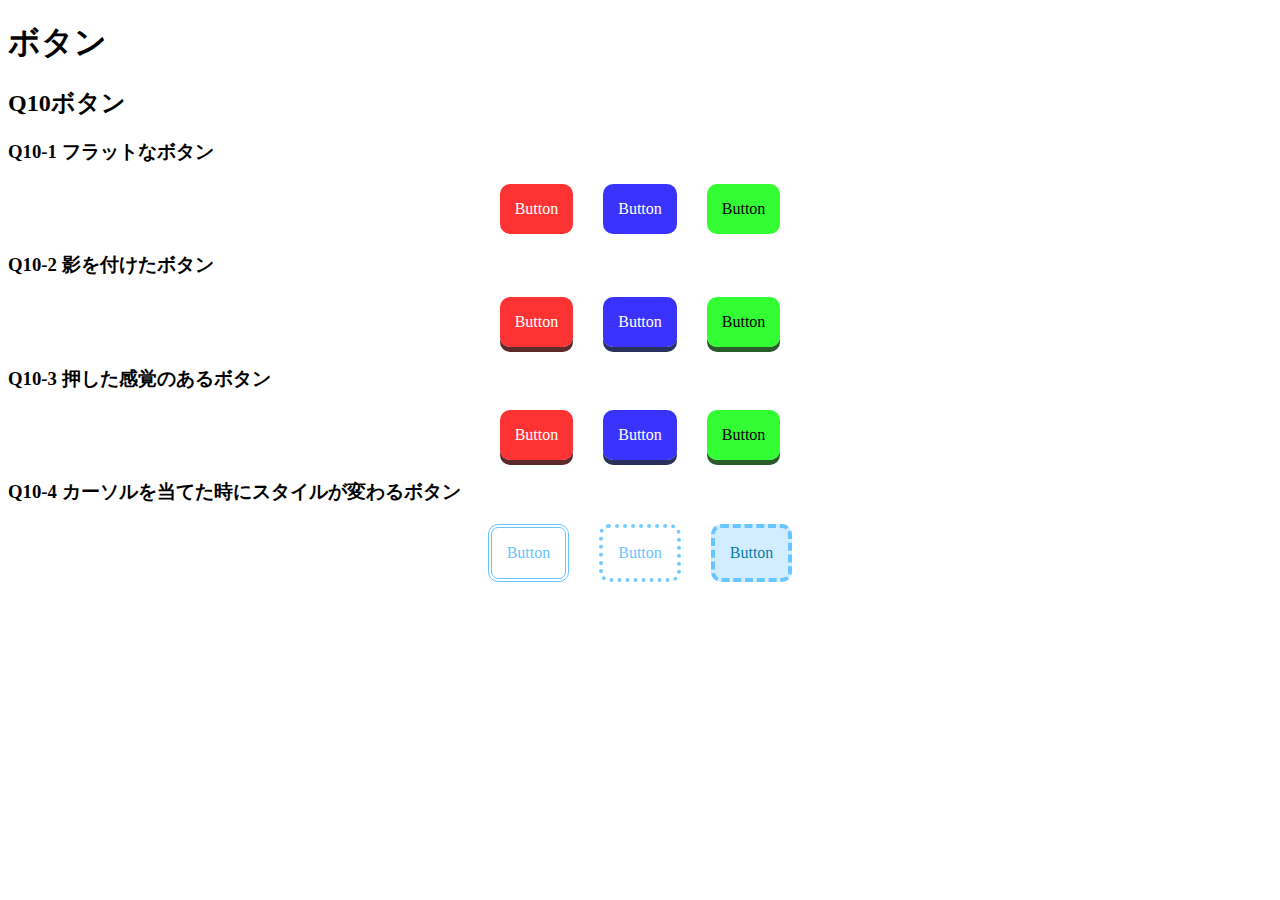
==== q10/q10/index.html @ 99826c41 "Merge 627166b5dcdb6c2c12edefa5bfa39d799787fa57 into eea83866f950c1d571285005ed880509cd9852b8" ====
<!DOCTYPE html>
<html lang="ja">

<head>
  <meta charset="UTF-8">
  <meta name="viewport" content="width=device-width, initial-scale=1.0">
  <link rel="stylesheet" href="./css/reset.css">
  <link rel="stylesheet" href="./css/base.css">
  <link rel="stylesheet" href="./css/style.css">
  <title>LayoutParts-Q3</title>
</head>

<body>
  <h1 class="title">ボタン</h1>
  <h2 class="sub--title">Q10ボタン</h2>
  <div class="wrapper">
    <h3 class="question--title">Q10-1 フラットなボタン</h3>
    <!-- Q10-1ここから -->
    <div class="buttonsample">
      <div class="red button">Button</div>
      <div class="blue button">Button</div>
      <div class="green button">Button</div>
    </div>
    <!-- Q10-1ここまで -->
    <h3 class="question--title">Q10-2 影を付けたボタン</h3>
    <!-- Q10-2ここから -->
    <div class="buttonsample">
      <div class="red button shadowr">Button</div>
      <div class="blue button shadowb">Button</div>
      <div class="green button shadowg">Button</div>
  </div>
    <!-- Q10-2ここまで -->
    <h3 class="question--title">Q10-3 押した感覚のあるボタン</h3>
    <!-- Q10-3ここから -->
    <div class="buttonsample">
      <div class="red button shadowr press">Button</div>
      <div class="blue button shadowb press">Button</div>
      <div class="green button shadowg press">Button</div>
  </div>
    <!-- Q10-3ここまで -->
    <h3 class="question--title">Q10-4 カーソルを当てた時にスタイルが変わるボタン</h3>
    <!-- Q10-4ここから -->
    <div class="buttonsample">
      <div class="line button">Button</div>
      <div class="dots button">Button</div>
      <div class="skeleton button">Button</div>
  </div>
    <!-- Q10-4ここまで -->
  </div>
</body>

</html>
---- q10/q10/css/style.css ----
@charset "UTF-8";

.buttonsample {
    display: flex;
    justify-content: center;
}

.button {
    display: inline-block;
    text-align: center;
    line-height: 50px;
    padding: 0px 15px;
    margin: 0px 15px;
    border-radius: 10px;
    cursor: pointer;
}

.red {
    background: #fd0f0fd9;
    color: #fff;
}

.blue {
    background: #170ffdd9;
    color: #fff;
}

.green {
    background: #0ffd0fd9;
    color: #000;
}

.shadowr {
    box-shadow:0 5px 0 rgba(63, 5, 5, 0.851);
}

.shadowb {
    box-shadow:0 5px 0 rgba(5, 13, 63, 0.851);
}

.shadowg {
    box-shadow:0 5px 0 rgba(5, 63, 5, 0.851);
}

.press:active {
    box-shadow: none;
    transform: translateY(5px);
}

.line {
    color: #67c5ff;
    border: double 4px #67c5ff;
    transition: 0.5s;
}

.line:hover {
    background: #fffbef;
}

.dots {
    color: #67c5ff;
    border: 4px dotted #75caff;
}

.dots:hover {
    color: #67c5ff;
    border: 4px dashed #75caff;
}

.skeleton {
    color: #0079a5f8;
    background: #d0edfff8;
    border: 4px dashed #67c5ff;
    transition: 0.5s;
}

.skeleton:hover {
    color: #67c5ff;
    background: #ffffff;
}
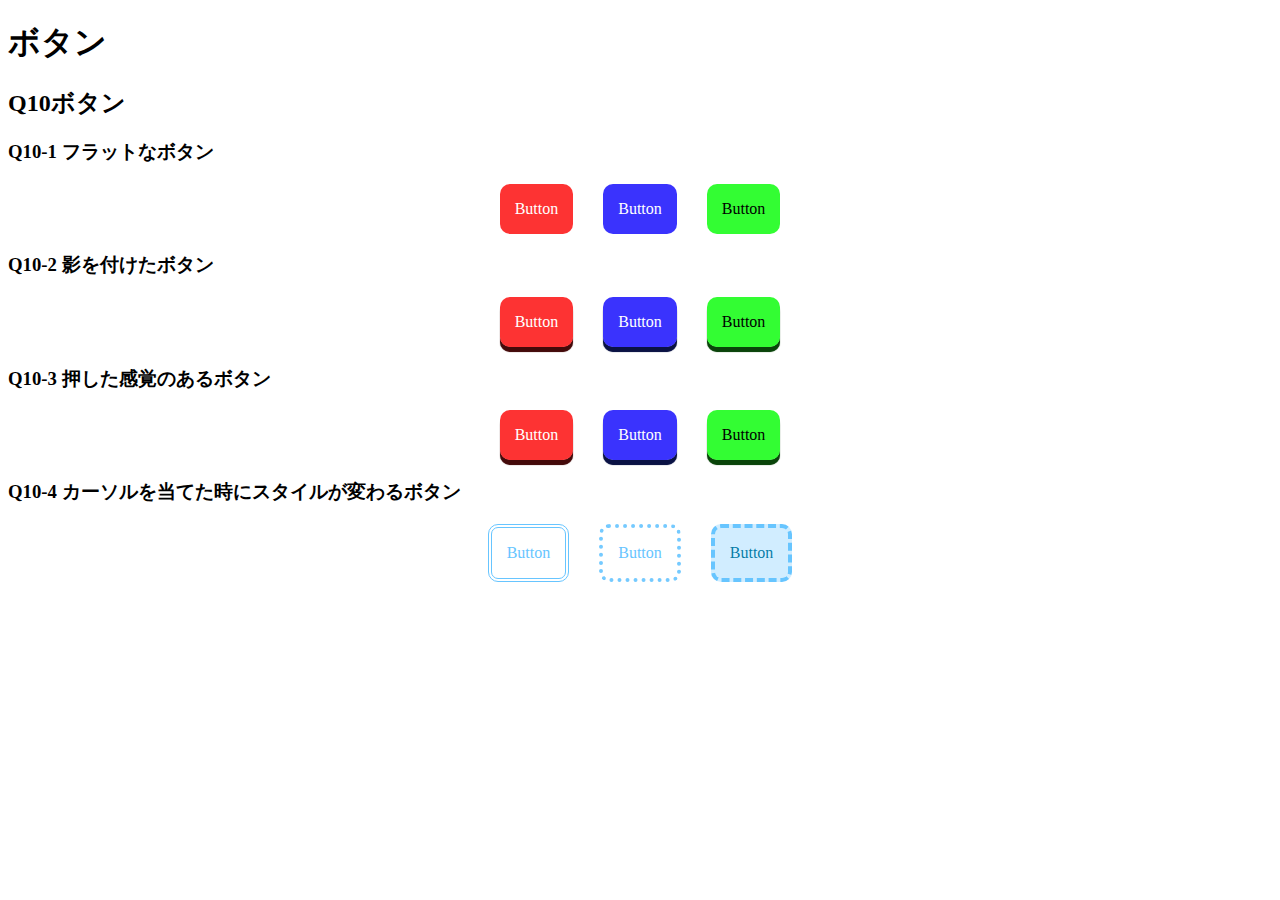
==== commit 4ff2843a: "Merge 608f67597333f511f5d4653f0ff6edc77074f87d into eea83866f950c1d571285005ed880509cd9852b8" ====
--- a/q10/q10/index.html
+++ b/q10/q10/index.html
@@ -15,37 +15,29 @@
   <h2 class="sub--title">Q10ボタン</h2>
   <div class="wrapper">
     <h3 class="question--title">Q10-1 フラットなボタン</h3>
-    <!-- Q10-1ここから -->
-    <div class="buttonsample">
-      <div class="red button">Button</div>
-      <div class="blue button">Button</div>
-      <div class="green button">Button</div>
+    <div class="flex">
+      <div class="btn btn-red">Button</div>
+      <div class="btn btn-blue">Button</div>
+      <div class="btn btn-green">Button</div>
     </div>
-    <!-- Q10-1ここまで -->
     <h3 class="question--title">Q10-2 影を付けたボタン</h3>
-    <!-- Q10-2ここから -->
-    <div class="buttonsample">
-      <div class="red button shadowr">Button</div>
-      <div class="blue button shadowb">Button</div>
-      <div class="green button shadowg">Button</div>
-  </div>
-    <!-- Q10-2ここまで -->
+    <div class="flex">
+      <div class="btn shadow-red">Button</div>
+      <div class="btn shadow-blue">Button</div>
+      <div class="btn shadow-green">Button</div>
+    </div>
     <h3 class="question--title">Q10-3 押した感覚のあるボタン</h3>
-    <!-- Q10-3ここから -->
-    <div class="buttonsample">
-      <div class="red button shadowr press">Button</div>
-      <div class="blue button shadowb press">Button</div>
-      <div class="green button shadowg press">Button</div>
-  </div>
-    <!-- Q10-3ここまで -->
+    <div class="flex">
+      <div class="btn active-red">Button</div>
+      <div class="btn active-blue">Button</div>
+      <div class="btn active-green">Button</div>
+    </div>
     <h3 class="question--title">Q10-4 カーソルを当てた時にスタイルが変わるボタン</h3>
-    <!-- Q10-4ここから -->
-    <div class="buttonsample">
-      <div class="line button">Button</div>
-      <div class="dots button">Button</div>
-      <div class="skeleton button">Button</div>
-  </div>
-    <!-- Q10-4ここまで -->
+    <div class="flex">
+      <div class="btn double-btn">Button</div>
+      <div class="btn dotted-btn">Button</div>
+      <div class="btn back-btn">Button</div>
+    </div>
   </div>
 </body>
 
--- a/q10/q10/css/style.css
+++ b/q10/q10/css/style.css
@@ -1,80 +1,90 @@
 @charset "UTF-8";
-
-.buttonsample {
-    display: flex;
-    justify-content: center;
+.flex{
+  display: flex;
+  justify-content: center;
 }
-
-.button {
-    display: inline-block;
-    text-align: center;
-    line-height: 50px;
-    padding: 0px 15px;
-    margin: 0px 15px;
-    border-radius: 10px;
-    cursor: pointer;
+.btn{
+  padding: 0 15px;
+  line-height: 50px;
+  display: inline-block;
+  text-align: center;
+  cursor: pointer;
+  margin-left: 30px;
+  border-radius: 10px;
 }
-
-.red {
-    background: #fd0f0fd9;
-    color: #fff;
+.btn:first-child{
+  margin-left: 0;
 }
-
-.blue {
-    background: #170ffdd9;
-    color: #fff;
+.btn-red{
+  color: #fff;
+  background: #fd0f0fd9;
 }
-
-.green {
-    background: #0ffd0fd9;
-    color: #000;
+.btn-blue{
+  color: #fff;
+  background: #170ffdd9;
 }
-
-.shadowr {
-    box-shadow:0 5px 0 rgba(63, 5, 5, 0.851);
+.btn-green{
+  color: #000;
+  background: #0ffd0fd9;
 }
-
-.shadowb {
-    box-shadow:0 5px 0 rgba(5, 13, 63, 0.851);
+.shadow-red{
+  color: #fff;
+  background: #fd0f0fd9;
+  box-shadow: 0 5px 0 rgba(63, 5, 5, 0.851),0 5px 1px rgba(63, 5, 5, 0.851);
 }
-
-.shadowg {
-    box-shadow:0 5px 0 rgba(5, 63, 5, 0.851);
+.shadow-blue{
+  color: #fff;
+  background: #170ffdd9;
+  box-shadow: 0 5px 0 rgba(5, 13, 63, 0.851),0 5px 1px rgba(5, 13, 63, 0.851);
 }
-
-.press:active {
-    box-shadow: none;
-    transform: translateY(5px);
+.shadow-green{
+  color: #000;
+  background: #0ffd0fd9;
+  box-shadow: 0 5px 0 rgba(5, 63, 5, 0.851),0 5px 1px rgba(5, 63, 5, 0.851);
 }
-
-.line {
-    color: #67c5ff;
-    border: double 4px #67c5ff;
-    transition: 0.5s;
+.active-red{
+  color: #fff;
+  background: #fd0f0fd9;
+  box-shadow: 0 5px 0 rgba(63, 5, 5, 0.851),0 5px 1px rgba(63, 5, 5, 0.851);
 }
-
-.line:hover {
-    background: #fffbef;
+.active-blue{
+  color: #fff;
+  background: #170ffdd9;
+  box-shadow: 0 5px 0 rgba(5, 13, 63, 0.851),0 5px 1px rgba(5, 13, 63, 0.851);
 }
-
-.dots {
-    color: #67c5ff;
-    border: 4px dotted #75caff;
+.active-green{
+  color: #000;
+  background: #0ffd0fd9;
+  box-shadow: 0 5px 0 rgba(5, 63, 5, 0.851),0 5px 1px rgba(5, 63, 5, 0.851);
 }
-
-.dots:hover {
-    color: #67c5ff;
-    border: 4px dashed #75caff;
+.active-red:active,.active-blue:active,.active-green:active{
+  transform: translateY(4px);
+  box-shadow: 0px 0px 1px rgba(0, 0, 0, 0.2);
+  border-bottom: none;
 }
-
-.skeleton {
-    color: #0079a5f8;
-    background: #d0edfff8;
-    border: 4px dashed #67c5ff;
-    transition: 0.5s;
+.double-btn{
+  color: #67c5ff;
+  border: 4px double #67c5ff;
+  transition: .5s;
 }
-
-.skeleton:hover {
-    color: #67c5ff;
-    background: #ffffff;
+.double-btn:hover{
+  background: #fffbef;
+}
+.dotted-btn{
+  color: #67c5ff;
+  border: 4px dotted #75caff;
+  transition: .5s;
+}
+.dotted-btn:hover{
+  border-style: dashed;
+}
+.back-btn{
+  color: #0079a5f8;
+  background: #d0edfff8;
+  border: 4px dashed #67c5ff;
+  transition: .5s;
+}
+.back-btn:hover{
+  color: #67c5ff;
+  background: #ffffff;
 }